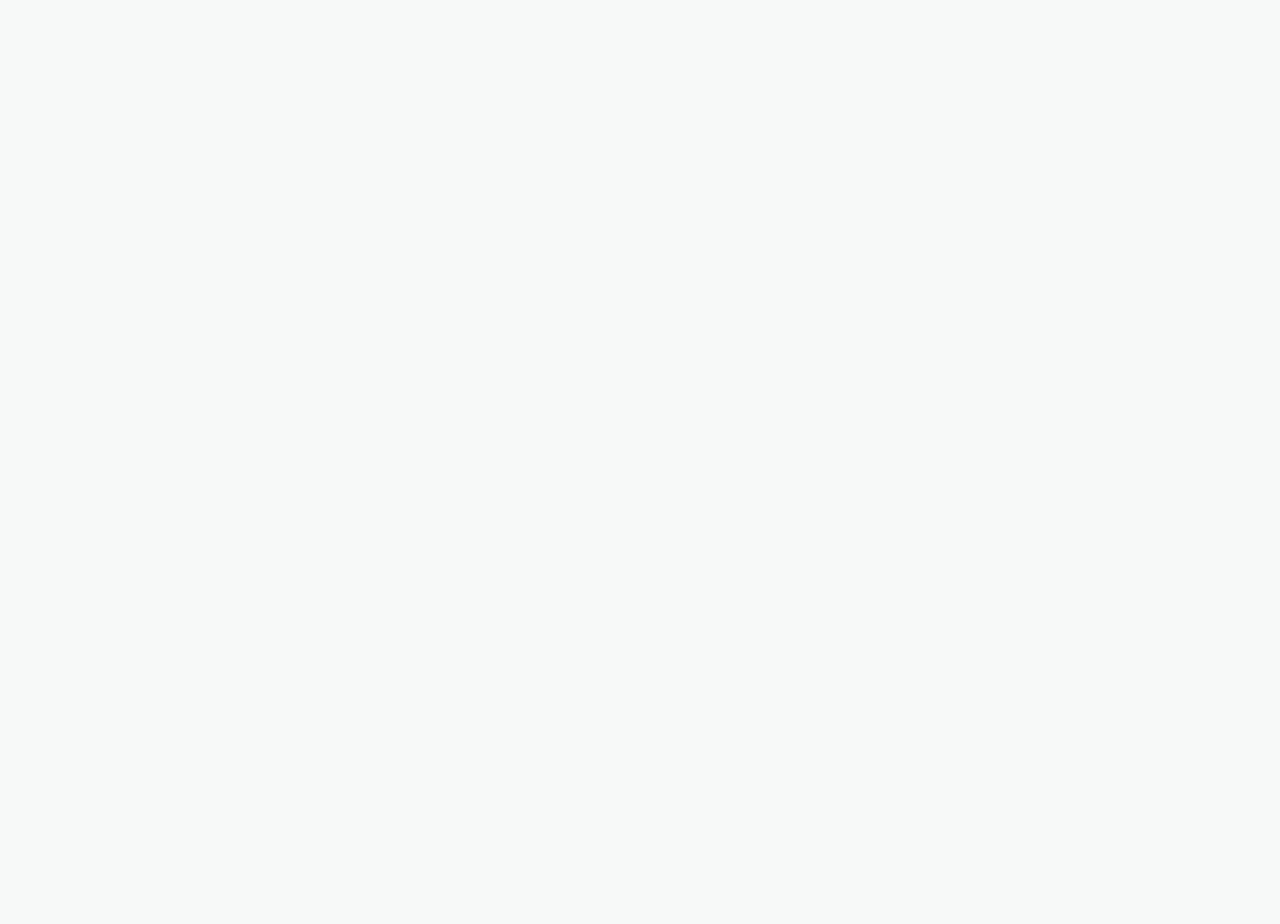
==== dashboard.html @ f58e5dcf "Initial commit — Spend Sense budget tracker website" ====
<!DOCTYPE html>
<html lang="en">
<head>
  <meta charset="UTF-8" />
  <meta name="viewport" content="width=device-width, initial-scale=1.0" />
  <title>Dashboard — Spend Sense</title>
  <meta name="description" content="Your personal budget dashboard. Track spending, see daily safe-to-spend limits, and log expenses." />
  <meta name="robots" content="noindex" />

  <link rel="stylesheet" href="css/global.css" />
  <link rel="stylesheet" href="css/dashboard.css" />
</head>
<body>

<div class="dashboard-page page-fade">

  <!-- ── Navigation ─────────────────────────────────── -->
  <nav class="dashboard-nav" role="navigation" aria-label="Dashboard navigation">
    <div class="container">
      <div class="dashboard-nav__inner">
        <a href="index.html" class="dashboard-nav__logo" aria-label="Spend Sense home">
          <div class="dashboard-nav__logo-icon" aria-hidden="true">💰</div>
          Spend Sense
        </a>

        <div class="dashboard-nav__right">
          <span class="text-sm text-muted hide-mobile" id="nav-greeting"></span>

          <div style="position:relative;">
            <div class="user-avatar" id="user-avatar" role="button" aria-label="User menu" aria-haspopup="true" tabindex="0">
              U
            </div>
            <div class="user-dropdown" id="user-dropdown" role="menu" aria-label="User options">
              <div class="user-dropdown__header">
                <div class="text-xs font-semibold" style="color:var(--color-text-primary);margin-bottom:2px;">Signed in as</div>
                <div class="user-dropdown__email" id="nav-user-email">loading…</div>
              </div>
              <button class="user-dropdown__item" id="nav-profile" role="menuitem">
                ⚙️ Settings &amp; Profile
              </button>
              <button class="user-dropdown__item user-dropdown__item--danger" id="nav-signout" role="menuitem">
                🚪 Sign Out
              </button>
            </div>
          </div>
        </div>
      </div>
    </div>
  </nav>

  <!-- ── Main Content ───────────────────────────────── -->
  <main class="dashboard-main" aria-label="Budget dashboard">
    <div class="container">

      <!-- Setup Banner -->
      <div class="setup-banner" id="setup-banner" role="region" aria-label="First-time setup">
        <h2 class="setup-banner__title">👋 Welcome to Spend Sense!</h2>
        <p class="setup-banner__sub">Let's start by setting your total monthly allowance.</p>
        <div class="setup-banner__form">
          <input
            class="setup-banner__input"
            type="number"
            id="allowance-input"
            placeholder="e.g. 5000"
            min="1"
            step="100"
            aria-label="Monthly allowance in rupees"
          />
          <button class="setup-banner__btn" id="allowance-save-btn">Save Allowance</button>
        </div>
      </div>

      <div class="dashboard-grid">

        <!-- ── Left Column ─────────────────────────── -->
        <div>

          <!-- Budget Overview -->
          <section class="card budget-overview" aria-labelledby="budget-overview-heading">
            <div class="budget-overview__top">
              <h2 class="text-md font-bold" id="budget-overview-heading">Budget Overview</h2>
              <span class="budget-month" id="budget-month" aria-live="polite">—</span>
            </div>

            <div class="budget-stats" role="list">
              <div class="budget-stat" role="listitem">
                <div class="budget-stat__label">Total Allowance</div>
                <div class="budget-stat__value budget-stat__value--primary" id="budget-total" aria-live="polite">₹—</div>
              </div>
              <div class="budget-stat" role="listitem">
                <div class="budget-stat__label">Spent So Far</div>
                <div class="budget-stat__value budget-stat__value--danger" id="budget-spent" aria-live="polite">₹0</div>
              </div>
              <div class="budget-stat" role="listitem">
                <div class="budget-stat__label">Remaining</div>
                <div class="budget-stat__value budget-stat__value--muted" id="budget-remaining" aria-live="polite">₹—</div>
              </div>
            </div>

            <!-- Progress bar -->
            <div class="budget-progress" role="progressbar" aria-label="Budget used" aria-valuenow="0" aria-valuemin="0" aria-valuemax="100">
              <div class="budget-progress__header">
                <span>Budget used</span>
                <span id="budget-pct" aria-live="polite">0%</span>
              </div>
              <div class="progress-track">
                <div class="progress-fill" id="budget-progress-fill" style="width:0%"></div>
              </div>
            </div>
          </section>

          <!-- Category Breakdown -->
          <section class="card category-breakdown" aria-labelledby="cat-breakdown-heading" style="margin-top:var(--space-4);">
            <h2 class="text-md font-bold" id="cat-breakdown-heading" style="margin-bottom:var(--space-4);">Category Breakdown</h2>

            <div class="category-row">
              <div class="category-row__header">
                <div class="category-row__name">
                  <span class="category-dot category-dot--food" aria-hidden="true"></span>
                  🍔 Food
                </div>
                <span class="category-row__amount" id="cat-amt-food" aria-live="polite">₹0</span>
              </div>
              <div class="category-track">
                <div class="category-fill category-fill--food" id="cat-bar-food" style="width:0%" aria-label="Food spending bar"></div>
              </div>
            </div>

            <div class="category-row">
              <div class="category-row__header">
                <div class="category-row__name">
                  <span class="category-dot category-dot--transit" aria-hidden="true"></span>
                  🚌 Transit
                </div>
                <span class="category-row__amount" id="cat-amt-transit" aria-live="polite">₹0</span>
              </div>
              <div class="category-track">
                <div class="category-fill category-fill--transit" id="cat-bar-transit" style="width:0%" aria-label="Transit spending bar"></div>
              </div>
            </div>

            <div class="category-row">
              <div class="category-row__header">
                <div class="category-row__name">
                  <span class="category-dot category-dot--fun" aria-hidden="true"></span>
                  🎉 Fun
                </div>
                <span class="category-row__amount" id="cat-amt-fun" aria-live="polite">₹0</span>
              </div>
              <div class="category-track">
                <div class="category-fill category-fill--fun" id="cat-bar-fun" style="width:0%" aria-label="Fun spending bar"></div>
              </div>
            </div>
          </section>

          <!-- Expense History -->
          <section class="expense-history" aria-labelledby="history-heading">
            <div class="history-header">
              <h2 class="history-title" id="history-heading">Recent Expenses</h2>
            </div>
            <div class="history-list" id="expense-list" aria-live="polite" aria-label="Expense history">
              <div class="empty-state">
                <div class="empty-state__icon">📋</div>
                <div class="empty-state__text">No expenses yet — start logging!</div>
              </div>
            </div>
          </section>

        </div>

        <!-- ── Right Column ────────────────────────── -->
        <aside>

          <!-- Safe-to-Spend Card -->
          <div class="card safe-spend-card" role="region" aria-label="Daily safe to spend amount">
            <div class="safe-spend-label">Daily Safe-to-Spend</div>
            <div class="safe-spend-amount" id="safe-spend-amount" aria-live="polite">₹—</div>
            <div class="safe-spend-sub">today's recommended limit</div>
            <div class="safe-spend-days" id="safe-spend-days" aria-live="polite">
              <span>📅</span> <span>— days left</span>
            </div>
          </div>

          <!-- Log Expense Form -->
          <div class="card log-expense-panel" aria-labelledby="log-heading">
            <h2 class="text-md font-bold" id="log-heading" style="margin-bottom:var(--space-4);">Log an Expense</h2>

            <form class="log-form" id="log-form" novalidate>

              <!-- Amount -->
              <div class="form-group">
                <label class="form-label" for="expense-amount">Amount (₹)</label>
                <div class="amount-input-wrapper">
                  <span class="amount-currency" aria-hidden="true">₹</span>
                  <input
                    class="form-input"
                    type="number"
                    id="expense-amount"
                    placeholder="0"
                    min="0.01"
                    step="0.01"
                    required
                    aria-label="Expense amount in rupees"
                  />
                </div>
              </div>

              <!-- Category -->
              <div class="form-group">
                <span class="form-label" id="category-label">Category</span>
                <div class="category-selector" role="group" aria-labelledby="category-label">
                  <button type="button" class="category-btn" data-cat="food" aria-pressed="true" aria-label="Food category">
                    <span class="category-btn__icon">🍔</span>
                    <span class="category-btn__label">Food</span>
                  </button>
                  <button type="button" class="category-btn" data-cat="transit" aria-pressed="false" aria-label="Transit category">
                    <span class="category-btn__icon">🚌</span>
                    <span class="category-btn__label">Transit</span>
                  </button>
                  <button type="button" class="category-btn" data-cat="fun" aria-pressed="false" aria-label="Fun category">
                    <span class="category-btn__icon">🎉</span>
                    <span class="category-btn__label">Fun</span>
                  </button>
                </div>
              </div>

              <!-- Note -->
              <div class="form-group">
                <label class="form-label" for="expense-note">Note <span class="text-muted font-normal">(optional)</span></label>
                <input
                  class="form-input"
                  type="text"
                  id="expense-note"
                  placeholder="e.g. Lunch at canteen"
                  maxlength="80"
                />
              </div>

              <button class="btn btn--primary btn--full" type="submit" id="log-expense-btn">
                Log Expense
              </button>
            </form>
          </div>

        </aside>
      </div>
    </div>
  </main>

  <!-- Toast Container -->
  <div class="toast-container" id="toast-container" role="status" aria-live="polite" aria-atomic="true"></div>

</div>

<script type="module">
  import { initDashboard } from './js/dashboard.js';
  initDashboard().catch(console.error);

  // Greeting
  const hour = new Date().getHours();
  const greeting = hour < 12 ? 'Good morning' : hour < 17 ? 'Good afternoon' : 'Good evening';
  const greetEl = document.getElementById('nav-greeting');
  if (greetEl) greetEl.textContent = greeting + '!';
</script>

</body>
</html>
---- css/global.css ----
/* ========================================================
   Spend Sense — Global Design System
   ======================================================== */

@import url('https://fonts.googleapis.com/css2?family=Inter:wght@300;400;500;600;700;800&display=swap');

/* ── Design Tokens ───────────────────────────────────── */
:root {
  /* Core Palette */
  --color-primary:       #3D8B6B;   /* sage green */
  --color-primary-light: #5AAF89;
  --color-primary-dark:  #2C6B51;
  --color-primary-faint: #EBF5F0;

  --color-accent:        #E8934A;   /* warm amber */
  --color-accent-light:  #F5B07A;
  --color-accent-faint:  #FDF3EB;

  --color-danger:        #D95F5F;
  --color-danger-faint:  #FCEAEA;

  /* Neutrals */
  --color-bg:            #F7F9F8;
  --color-surface:       #FFFFFF;
  --color-surface-alt:   #F0F4F2;
  --color-border:        #DDE8E3;
  --color-border-light:  #EDF3F0;

  /* Text */
  --color-text-primary:  #1A2420;
  --color-text-secondary:#4A5E57;
  --color-text-muted:    #7A9088;
  --color-text-inverse:  #FFFFFF;

  /* Category Colors */
  --color-food:          #3D8B6B;
  --color-transit:       #5B8FC4;
  --color-fun:           #E8934A;

  /* Spacing Scale */
  --space-1:  4px;
  --space-2:  8px;
  --space-3:  12px;
  --space-4:  16px;
  --space-5:  20px;
  --space-6:  24px;
  --space-8:  32px;
  --space-10: 40px;
  --space-12: 48px;
  --space-16: 64px;
  --space-20: 80px;

  /* Border Radius */
  --radius-sm:   6px;
  --radius-md:   12px;
  --radius-lg:   20px;
  --radius-xl:   28px;
  --radius-full: 9999px;

  /* Shadows */
  --shadow-xs:  0 1px 3px rgba(0,0,0,0.06);
  --shadow-sm:  0 2px 8px rgba(0,0,0,0.08);
  --shadow-md:  0 4px 16px rgba(0,0,0,0.10);
  --shadow-lg:  0 8px 32px rgba(0,0,0,0.12);
  --shadow-xl:  0 16px 48px rgba(0,0,0,0.15);

  /* Transitions */
  --transition-fast:   150ms ease;
  --transition-base:   250ms ease;
  --transition-slow:   400ms ease;

  /* Typography */
  --font-family:   'Inter', -apple-system, BlinkMacSystemFont, sans-serif;
  --font-size-xs:  11px;
  --font-size-sm:  13px;
  --font-size-md:  15px;
  --font-size-base:16px;
  --font-size-lg:  18px;
  --font-size-xl:  22px;
  --font-size-2xl: 28px;
  --font-size-3xl: 36px;
  --font-size-4xl: 48px;

  /* Z-index */
  --z-base:    0;
  --z-raised:  10;
  --z-overlay: 100;
  --z-modal:   200;
  --z-nav:     300;
}

/* ── Reset ───────────────────────────────────────────── */
*, *::before, *::after {
  box-sizing: border-box;
  margin: 0;
  padding: 0;
}

html {
  scroll-behavior: smooth;
  font-size: 16px;
}

body {
  font-family: var(--font-family);
  font-size: var(--font-size-base);
  color: var(--color-text-primary);
  background-color: var(--color-bg);
  line-height: 1.6;
  -webkit-font-smoothing: antialiased;
  -moz-osx-font-smoothing: grayscale;
}

img, svg {
  display: block;
  max-width: 100%;
}

a {
  color: var(--color-primary);
  text-decoration: none;
  transition: color var(--transition-fast);
}

a:hover {
  color: var(--color-primary-dark);
}

input, textarea, select, button {
  font-family: var(--font-family);
}

ul, ol {
  list-style: none;
}

/* ── Typography Utilities ────────────────────────────── */
.text-xs     { font-size: var(--font-size-xs); }
.text-sm     { font-size: var(--font-size-sm); }
.text-md     { font-size: var(--font-size-md); }
.text-lg     { font-size: var(--font-size-lg); }
.text-xl     { font-size: var(--font-size-xl); }
.text-2xl    { font-size: var(--font-size-2xl); }
.text-3xl    { font-size: var(--font-size-3xl); }

.font-light   { font-weight: 300; }
.font-normal  { font-weight: 400; }
.font-medium  { font-weight: 500; }
.font-semibold{ font-weight: 600; }
.font-bold    { font-weight: 700; }
.font-extrabold{ font-weight: 800; }

.text-primary   { color: var(--color-primary); }
.text-secondary { color: var(--color-text-secondary); }
.text-muted     { color: var(--color-text-muted); }
.text-accent    { color: var(--color-accent); }
.text-danger    { color: var(--color-danger); }
.text-center    { text-align: center; }

/* ── Layout Utilities ────────────────────────────────── */
.container {
  width: 100%;
  max-width: 1140px;
  margin: 0 auto;
  padding: 0 var(--space-6);
}

.container--sm {
  max-width: 680px;
  margin: 0 auto;
  padding: 0 var(--space-6);
}

.flex            { display: flex; }
.flex-col        { flex-direction: column; }
.items-center    { align-items: center; }
.items-start     { align-items: flex-start; }
.justify-center  { justify-content: center; }
.justify-between { justify-content: space-between; }
.gap-1           { gap: var(--space-1); }
.gap-2           { gap: var(--space-2); }
.gap-3           { gap: var(--space-3); }
.gap-4           { gap: var(--space-4); }
.gap-6           { gap: var(--space-6); }
.gap-8           { gap: var(--space-8); }

.grid            { display: grid; }

/* ── Card Component ──────────────────────────────────── */
.card {
  background: var(--color-surface);
  border: 1px solid var(--color-border);
  border-radius: var(--radius-lg);
  padding: var(--space-6);
  box-shadow: var(--shadow-sm);
}

.card--raised {
  box-shadow: var(--shadow-md);
}

/* ── Button System ───────────────────────────────────── */
.btn {
  display: inline-flex;
  align-items: center;
  justify-content: center;
  gap: var(--space-2);
  padding: 11px 22px;
  border-radius: var(--radius-full);
  font-size: var(--font-size-md);
  font-weight: 600;
  cursor: pointer;
  border: 2px solid transparent;
  transition: all var(--transition-base);
  text-decoration: none;
  white-space: nowrap;
  position: relative;
  overflow: hidden;
}

.btn:disabled {
  opacity: 0.55;
  cursor: not-allowed;
}

.btn--primary {
  background: var(--color-primary);
  color: var(--color-text-inverse);
  border-color: var(--color-primary);
}
.btn--primary:hover:not(:disabled) {
  background: var(--color-primary-dark);
  border-color: var(--color-primary-dark);
  transform: translateY(-1px);
  box-shadow: 0 4px 14px rgba(61,139,107,0.35);
  color: #fff;
}

.btn--outline {
  background: transparent;
  color: var(--color-primary);
  border-color: var(--color-primary);
}
.btn--outline:hover:not(:disabled) {
  background: var(--color-primary-faint);
  transform: translateY(-1px);
  color: var(--color-primary-dark);
}

.btn--accent {
  background: var(--color-accent);
  color: #fff;
  border-color: var(--color-accent);
}
.btn--accent:hover:not(:disabled) {
  background: #d47d35;
  border-color: #d47d35;
  transform: translateY(-1px);
  box-shadow: 0 4px 14px rgba(232,147,74,0.35);
  color: #fff;
}

.btn--ghost {
  background: transparent;
  color: var(--color-text-secondary);
  border-color: transparent;
}
.btn--ghost:hover:not(:disabled) {
  background: var(--color-surface-alt);
  color: var(--color-text-primary);
}

.btn--danger {
  background: var(--color-danger);
  color: #fff;
  border-color: var(--color-danger);
}
.btn--danger:hover:not(:disabled) {
  background: #c04444;
  border-color: #c04444;
  transform: translateY(-1px);
  color: #fff;
}

.btn--sm {
  padding: 7px 16px;
  font-size: var(--font-size-sm);
}

.btn--lg {
  padding: 14px 32px;
  font-size: var(--font-size-lg);
}

.btn--full {
  width: 100%;
}

/* ── Form Elements ───────────────────────────────────── */
.form-group {
  display: flex;
  flex-direction: column;
  gap: var(--space-2);
}

.form-label {
  font-size: var(--font-size-sm);
  font-weight: 600;
  color: var(--color-text-secondary);
  letter-spacing: 0.02em;
  text-transform: uppercase;
}

.form-input {
  width: 100%;
  padding: 11px 16px;
  border: 1.5px solid var(--color-border);
  border-radius: var(--radius-md);
  font-size: var(--font-size-md);
  color: var(--color-text-primary);
  background: var(--color-surface);
  transition: border-color var(--transition-fast), box-shadow var(--transition-fast);
  outline: none;
}

.form-input:focus {
  border-color: var(--color-primary);
  box-shadow: 0 0 0 3px rgba(61,139,107,0.12);
}

.form-input::placeholder {
  color: var(--color-text-muted);
}

.form-input.error {
  border-color: var(--color-danger);
  box-shadow: 0 0 0 3px rgba(217,95,95,0.12);
}

.form-error {
  font-size: var(--font-size-sm);
  color: var(--color-danger);
  display: none;
}

.form-error.visible {
  display: block;
}

/* ── Badge ───────────────────────────────────────────── */
.badge {
  display: inline-flex;
  align-items: center;
  padding: 3px 10px;
  border-radius: var(--radius-full);
  font-size: var(--font-size-xs);
  font-weight: 600;
  letter-spacing: 0.03em;
  text-transform: uppercase;
}

.badge--food    { background: rgba(61,139,107,0.12); color: var(--color-food); }
.badge--transit { background: rgba(91,143,196,0.12); color: var(--color-transit); }
.badge--fun     { background: rgba(232,147,74,0.12);  color: var(--color-fun); }

/* ── Alert / Toast ───────────────────────────────────── */
.alert {
  padding: var(--space-3) var(--space-4);
  border-radius: var(--radius-md);
  font-size: var(--font-size-sm);
  font-weight: 500;
  display: none;
}
.alert.visible { display: block; }
.alert--error   { background: var(--color-danger-faint); color: var(--color-danger); }
.alert--success { background: var(--color-primary-faint); color: var(--color-primary-dark); }

/* ── Loading Spinner ─────────────────────────────────── */
.spinner {
  width: 20px;
  height: 20px;
  border: 2.5px solid rgba(255,255,255,0.3);
  border-top-color: #fff;
  border-radius: 50%;
  animation: spin 0.7s linear infinite;
  display: none;
}
.spinner.visible { display: block; }

@keyframes spin {
  to { transform: rotate(360deg); }
}

/* ── Nav Global ──────────────────────────────────────── */
.nav {
  position: sticky;
  top: 0;
  z-index: var(--z-nav);
  background: rgba(255,255,255,0.92);
  backdrop-filter: blur(12px);
  -webkit-backdrop-filter: blur(12px);
  border-bottom: 1px solid var(--color-border-light);
  padding: var(--space-4) 0;
}

.nav__inner {
  display: flex;
  align-items: center;
  justify-content: space-between;
}

.nav__logo {
  display: flex;
  align-items: center;
  gap: var(--space-2);
  font-size: var(--font-size-lg);
  font-weight: 800;
  color: var(--color-text-primary);
  text-decoration: none;
}

.nav__logo-icon {
  width: 34px;
  height: 34px;
  background: var(--color-primary);
  border-radius: var(--radius-md);
  display: flex;
  align-items: center;
  justify-content: center;
  color: #fff;
  font-size: 18px;
}

/* ── Page Fade-in ────────────────────────────────────── */
.page-fade {
  opacity: 0;
  transform: translateY(12px);
  transition: opacity 0.4s ease, transform 0.4s ease;
}
.page-fade.visible {
  opacity: 1;
  transform: translateY(0);
}

/* ── Divider ─────────────────────────────────────────── */
.divider {
  height: 1px;
  background: var(--color-border);
  margin: var(--space-4) 0;
}

.divider--text {
  display: flex;
  align-items: center;
  gap: var(--space-4);
  color: var(--color-text-muted);
  font-size: var(--font-size-sm);
}
.divider--text::before, .divider--text::after {
  content: '';
  flex: 1;
  height: 1px;
  background: var(--color-border);
}

/* ── Responsive Helpers ──────────────────────────────── */
@media (max-width: 768px) {
  .hide-mobile { display: none !important; }
  .container { padding: 0 var(--space-4); }
}

@media (min-width: 769px) {
  .hide-desktop { display: none !important; }
}
---- css/dashboard.css ----
/* ========================================================
   Spend Sense — Dashboard Styles
   ======================================================== */

/* ── Dashboard Layout ────────────────────────────────── */
.dashboard-page {
  min-height: 100vh;
  background: var(--color-bg);
}

.dashboard-nav {
  background: rgba(255,255,255,0.95);
  backdrop-filter: blur(12px);
  -webkit-backdrop-filter: blur(12px);
  border-bottom: 1px solid var(--color-border-light);
  padding: var(--space-3) 0;
  position: sticky;
  top: 0;
  z-index: var(--z-nav);
}

.dashboard-nav__inner {
  display: flex;
  align-items: center;
  justify-content: space-between;
}

.dashboard-nav__logo {
  display: flex;
  align-items: center;
  gap: var(--space-2);
  font-size: var(--font-size-lg);
  font-weight: 800;
  color: var(--color-text-primary);
  text-decoration: none;
}

.dashboard-nav__logo-icon {
  width: 34px;
  height: 34px;
  background: var(--color-primary);
  border-radius: var(--radius-md);
  display: flex;
  align-items: center;
  justify-content: center;
  color: #fff;
  font-size: 17px;
}

.dashboard-nav__right {
  display: flex;
  align-items: center;
  gap: var(--space-3);
}

.user-avatar {
  width: 36px;
  height: 36px;
  border-radius: 50%;
  background: var(--color-primary-faint);
  border: 2px solid var(--color-border);
  display: flex;
  align-items: center;
  justify-content: center;
  font-size: var(--font-size-sm);
  font-weight: 700;
  color: var(--color-primary);
  cursor: pointer;
  position: relative;
  transition: border-color var(--transition-fast);
}

.user-avatar:hover {
  border-color: var(--color-primary);
}

/* Dropdown */
.user-dropdown {
  position: absolute;
  top: calc(100% + 8px);
  right: 0;
  background: var(--color-surface);
  border: 1px solid var(--color-border);
  border-radius: var(--radius-lg);
  box-shadow: var(--shadow-lg);
  min-width: 200px;
  z-index: var(--z-overlay);
  display: none;
  overflow: hidden;
}

.user-dropdown.open {
  display: block;
  animation: dropIn 0.2s ease;
}

@keyframes dropIn {
  from { opacity: 0; transform: translateY(-8px); }
  to   { opacity: 1; transform: translateY(0); }
}

.user-dropdown__header {
  padding: var(--space-3) var(--space-4);
  border-bottom: 1px solid var(--color-border-light);
}

.user-dropdown__email {
  font-size: var(--font-size-xs);
  color: var(--color-text-muted);
  word-break: break-all;
}

.user-dropdown__item {
  display: flex;
  align-items: center;
  gap: var(--space-3);
  padding: var(--space-3) var(--space-4);
  font-size: var(--font-size-sm);
  font-weight: 500;
  color: var(--color-text-primary);
  cursor: pointer;
  transition: background var(--transition-fast);
  border: none;
  background: none;
  width: 100%;
  text-align: left;
  font-family: var(--font-family);
  text-decoration: none;
}

.user-dropdown__item:hover {
  background: var(--color-surface-alt);
}

.user-dropdown__item--danger {
  color: var(--color-danger);
}

/* ── Main Content ────────────────────────────────────── */
.dashboard-main {
  padding: var(--space-8) 0 var(--space-12);
}

.dashboard-grid {
  display: grid;
  grid-template-columns: 1fr 380px;
  gap: var(--space-6);
  align-items: start;
}

/* ── Setup Banner ────────────────────────────────────── */
.setup-banner {
  background: linear-gradient(135deg, var(--color-primary) 0%, var(--color-primary-light) 100%);
  border-radius: var(--radius-lg);
  padding: var(--space-6);
  color: #fff;
  margin-bottom: var(--space-6);
  display: none;
  position: relative;
  overflow: hidden;
}

.setup-banner.visible {
  display: block;
}

.setup-banner::after {
  content: '💰';
  position: absolute;
  right: 24px;
  top: 50%;
  transform: translateY(-50%);
  font-size: 64px;
  opacity: 0.15;
}

.setup-banner__title {
  font-size: var(--font-size-lg);
  font-weight: 800;
  margin-bottom: var(--space-2);
}

.setup-banner__sub {
  font-size: var(--font-size-sm);
  opacity: 0.85;
  margin-bottom: var(--space-5);
}

.setup-banner__form {
  display: flex;
  gap: var(--space-3);
  max-width: 420px;
}

.setup-banner__input {
  flex: 1;
  padding: 10px 16px;
  border-radius: var(--radius-md);
  border: 2px solid rgba(255,255,255,0.35);
  background: rgba(255,255,255,0.18);
  color: #fff;
  font-size: var(--font-size-md);
  font-weight: 600;
  outline: none;
  transition: border-color var(--transition-fast);
  font-family: var(--font-family);
}

.setup-banner__input::placeholder { color: rgba(255,255,255,0.6); }
.setup-banner__input:focus { border-color: rgba(255,255,255,0.7); }

.setup-banner__btn {
  padding: 10px 20px;
  background: #fff;
  color: var(--color-primary-dark);
  border: none;
  border-radius: var(--radius-md);
  font-size: var(--font-size-sm);
  font-weight: 700;
  cursor: pointer;
  transition: all var(--transition-fast);
  font-family: var(--font-family);
  white-space: nowrap;
}

.setup-banner__btn:hover {
  background: rgba(255,255,255,0.9);
  transform: translateY(-1px);
}

/* ── Budget Overview Card ────────────────────────────── */
.budget-overview {
  margin-bottom: var(--space-6);
}

.budget-overview__top {
  display: flex;
  align-items: center;
  justify-content: space-between;
  margin-bottom: var(--space-5);
}

.budget-month {
  font-size: var(--font-size-sm);
  color: var(--color-text-muted);
  font-weight: 500;
  background: var(--color-surface-alt);
  padding: 5px 12px;
  border-radius: var(--radius-full);
}

.budget-stats {
  display: grid;
  grid-template-columns: repeat(3, 1fr);
  gap: var(--space-4);
  margin-bottom: var(--space-5);
}

.budget-stat {
  text-align: center;
  padding: var(--space-4);
  background: var(--color-surface-alt);
  border-radius: var(--radius-md);
}

.budget-stat__label {
  font-size: var(--font-size-xs);
  font-weight: 600;
  color: var(--color-text-muted);
  text-transform: uppercase;
  letter-spacing: 0.05em;
  margin-bottom: var(--space-1);
}

.budget-stat__value {
  font-size: var(--font-size-xl);
  font-weight: 800;
  color: var(--color-text-primary);
  letter-spacing: -0.02em;
}

.budget-stat__value--primary { color: var(--color-primary); }
.budget-stat__value--danger  { color: var(--color-danger); }
.budget-stat__value--muted   { color: var(--color-text-secondary); }

/* Progress bar */
.budget-progress {
  margin-top: var(--space-2);
}

.budget-progress__header {
  display: flex;
  justify-content: space-between;
  font-size: var(--font-size-xs);
  color: var(--color-text-muted);
  font-weight: 500;
  margin-bottom: var(--space-2);
}

.progress-track {
  height: 10px;
  background: var(--color-surface-alt);
  border-radius: var(--radius-full);
  overflow: hidden;
}

.progress-fill {
  height: 100%;
  border-radius: var(--radius-full);
  background: linear-gradient(90deg, var(--color-primary), var(--color-primary-light));
  transition: width 0.8s cubic-bezier(0.4, 0, 0.2, 1);
  position: relative;
}

.progress-fill::after {
  content: '';
  position: absolute;
  inset: 0;
  background: linear-gradient(90deg, transparent, rgba(255,255,255,0.2), transparent);
  animation: shimmer 2s infinite;
}

.progress-fill--warning {
  background: linear-gradient(90deg, var(--color-accent), var(--color-accent-light));
}

.progress-fill--danger {
  background: linear-gradient(90deg, var(--color-danger), #e87878);
}

@keyframes shimmer {
  0%   { transform: translateX(-100%); }
  100% { transform: translateX(100%); }
}

/* ── Daily Safe-to-Spend Card ────────────────────────── */
.safe-spend-card {
  background: linear-gradient(135deg, var(--color-primary-dark) 0%, var(--color-primary) 100%);
  border: none;
  color: #fff;
  text-align: center;
  margin-bottom: var(--space-6);
  position: relative;
  overflow: hidden;
}

.safe-spend-card::before {
  content: '';
  position: absolute;
  width: 200px;
  height: 200px;
  border-radius: 50%;
  background: rgba(255,255,255,0.05);
  top: -80px;
  right: -60px;
}

.safe-spend-card::after {
  content: '';
  position: absolute;
  width: 150px;
  height: 150px;
  border-radius: 50%;
  background: rgba(255,255,255,0.04);
  bottom: -50px;
  left: -40px;
}

.safe-spend-label {
  font-size: var(--font-size-xs);
  font-weight: 700;
  letter-spacing: 0.1em;
  text-transform: uppercase;
  opacity: 0.75;
  margin-bottom: var(--space-2);
  position: relative;
  z-index: 1;
}

.safe-spend-amount {
  font-size: clamp(2.5rem, 5vw, 3.5rem);
  font-weight: 800;
  letter-spacing: -0.04em;
  line-height: 1;
  margin-bottom: var(--space-2);
  position: relative;
  z-index: 1;
}

.safe-spend-sub {
  font-size: var(--font-size-sm);
  opacity: 0.75;
  position: relative;
  z-index: 1;
}

.safe-spend-days {
  display: inline-flex;
  align-items: center;
  gap: var(--space-2);
  background: rgba(255,255,255,0.15);
  border-radius: var(--radius-full);
  padding: 5px 14px;
  font-size: var(--font-size-xs);
  font-weight: 600;
  margin-top: var(--space-3);
  position: relative;
  z-index: 1;
}

/* ── Category Breakdown ──────────────────────────────── */
.category-breakdown {
  margin-bottom: var(--space-6);
}

.category-row {
  margin-bottom: var(--space-4);
}

.category-row__header {
  display: flex;
  align-items: center;
  justify-content: space-between;
  margin-bottom: var(--space-2);
}

.category-row__name {
  display: flex;
  align-items: center;
  gap: var(--space-2);
  font-size: var(--font-size-sm);
  font-weight: 600;
  color: var(--color-text-primary);
}

.category-dot {
  width: 8px;
  height: 8px;
  border-radius: 50%;
  flex-shrink: 0;
}

.category-dot--food    { background: var(--color-food); }
.category-dot--transit { background: var(--color-transit); }
.category-dot--fun     { background: var(--color-fun); }

.category-row__amount {
  font-size: var(--font-size-sm);
  font-weight: 700;
  color: var(--color-text-primary);
}

.category-track {
  height: 8px;
  background: var(--color-surface-alt);
  border-radius: var(--radius-full);
  overflow: hidden;
}

.category-fill {
  height: 100%;
  border-radius: var(--radius-full);
  transition: width 0.8s cubic-bezier(0.4, 0, 0.2, 1);
}

.category-fill--food    { background: var(--color-food); }
.category-fill--transit { background: var(--color-transit); }
.category-fill--fun     { background: var(--color-fun); }

/* ── Log Expense Panel ───────────────────────────────── */
.log-expense-panel {
  position: sticky;
  top: 72px;
}

.log-form {
  display: flex;
  flex-direction: column;
  gap: var(--space-4);
}

.amount-input-wrapper {
  position: relative;
}

.amount-currency {
  position: absolute;
  left: 14px;
  top: 50%;
  transform: translateY(-50%);
  font-size: var(--font-size-md);
  font-weight: 700;
  color: var(--color-text-muted);
  pointer-events: none;
}

.amount-input-wrapper .form-input {
  padding-left: 28px;
  font-size: var(--font-size-lg);
  font-weight: 700;
}

/* Category selector */
.category-selector {
  display: grid;
  grid-template-columns: repeat(3, 1fr);
  gap: var(--space-2);
}

.category-btn {
  padding: var(--space-3) var(--space-2);
  border: 2px solid var(--color-border);
  border-radius: var(--radius-md);
  background: var(--color-surface);
  cursor: pointer;
  text-align: center;
  transition: all var(--transition-base);
  display: flex;
  flex-direction: column;
  align-items: center;
  gap: var(--space-1);
  font-family: var(--font-family);
}

.category-btn__icon {
  font-size: 22px;
  line-height: 1;
}

.category-btn__label {
  font-size: var(--font-size-xs);
  font-weight: 700;
  color: var(--color-text-secondary);
}

.category-btn:hover {
  border-color: var(--color-primary);
  background: var(--color-primary-faint);
}

.category-btn.selected[data-cat="food"]    {
  border-color: var(--color-food);
  background: rgba(61,139,107,0.08);
}
.category-btn.selected[data-cat="transit"] {
  border-color: var(--color-transit);
  background: rgba(91,143,196,0.08);
}
.category-btn.selected[data-cat="fun"]     {
  border-color: var(--color-fun);
  background: rgba(232,147,74,0.08);
}

/* ── Expense History ─────────────────────────────────── */
.expense-history {
  margin-top: var(--space-6);
}

.history-header {
  display: flex;
  align-items: center;
  justify-content: space-between;
  margin-bottom: var(--space-4);
}

.history-title {
  font-size: var(--font-size-md);
  font-weight: 700;
  color: var(--color-text-primary);
}

.history-list {
  display: flex;
  flex-direction: column;
  gap: var(--space-2);
}

.expense-item {
  display: flex;
  align-items: center;
  gap: var(--space-3);
  padding: var(--space-3) var(--space-4);
  background: var(--color-surface);
  border: 1px solid var(--color-border);
  border-radius: var(--radius-md);
  transition: all var(--transition-fast);
  animation: slideIn 0.3s ease;
}

@keyframes slideIn {
  from { opacity: 0; transform: translateX(-10px); }
  to   { opacity: 1; transform: translateX(0); }
}

.expense-item:hover {
  border-color: var(--color-primary);
  box-shadow: var(--shadow-xs);
}

.expense-item__icon {
  width: 38px;
  height: 38px;
  border-radius: var(--radius-md);
  display: flex;
  align-items: center;
  justify-content: center;
  font-size: 18px;
  flex-shrink: 0;
}

.expense-item__icon--food    { background: rgba(61,139,107,0.1); }
.expense-item__icon--transit { background: rgba(91,143,196,0.1); }
.expense-item__icon--fun     { background: rgba(232,147,74,0.1);  }

.expense-item__info {
  flex: 1;
  min-width: 0;
}

.expense-item__note {
  font-size: var(--font-size-sm);
  font-weight: 600;
  color: var(--color-text-primary);
  white-space: nowrap;
  overflow: hidden;
  text-overflow: ellipsis;
}

.expense-item__meta {
  font-size: var(--font-size-xs);
  color: var(--color-text-muted);
  margin-top: 2px;
}

.expense-item__amount {
  font-size: var(--font-size-md);
  font-weight: 700;
  color: var(--color-text-primary);
  white-space: nowrap;
}

.expense-item__delete {
  background: none;
  border: none;
  cursor: pointer;
  color: var(--color-text-muted);
  padding: 4px;
  border-radius: var(--radius-sm);
  font-size: 15px;
  transition: all var(--transition-fast);
  display: flex;
  align-items: center;
  line-height: 1;
  opacity: 0;
}

.expense-item:hover .expense-item__delete {
  opacity: 1;
}

.expense-item__delete:hover {
  background: var(--color-danger-faint);
  color: var(--color-danger);
}

/* Empty state */
.empty-state {
  text-align: center;
  padding: var(--space-10) var(--space-6);
  color: var(--color-text-muted);
}

.empty-state__icon {
  font-size: 48px;
  margin-bottom: var(--space-3);
  opacity: 0.5;
}

.empty-state__text {
  font-size: var(--font-size-sm);
  font-weight: 500;
}

/* ── Toast Notification ──────────────────────────────── */
.toast-container {
  position: fixed;
  bottom: 24px;
  right: 24px;
  z-index: var(--z-modal);
  display: flex;
  flex-direction: column;
  gap: var(--space-2);
  pointer-events: none;
}

.toast {
  background: var(--color-text-primary);
  color: #fff;
  padding: var(--space-3) var(--space-5);
  border-radius: var(--radius-md);
  font-size: var(--font-size-sm);
  font-weight: 500;
  box-shadow: var(--shadow-lg);
  animation: toastIn 0.3s ease;
  display: flex;
  align-items: center;
  gap: var(--space-2);
  pointer-events: auto;
}

.toast--success { background: var(--color-primary-dark); }
.toast--error   { background: var(--color-danger); }

@keyframes toastIn {
  from { opacity: 0; transform: translateY(12px); }
  to   { opacity: 1; transform: translateY(0); }
}

/* ── Profile Page ────────────────────────────────────── */
.profile-page {
  max-width: 640px;
  margin: 0 auto;
  padding: var(--space-8) 0 var(--space-12);
}

.profile-section {
  margin-bottom: var(--space-6);
}

.profile-section__title {
  font-size: var(--font-size-sm);
  font-weight: 700;
  color: var(--color-text-muted);
  text-transform: uppercase;
  letter-spacing: 0.06em;
  margin-bottom: var(--space-3);
}

.danger-zone {
  border-color: rgba(217,95,95,0.3);
}

/* ── Responsive Dashboard ────────────────────────────── */
@media (max-width: 900px) {
  .dashboard-grid {
    grid-template-columns: 1fr;
  }

  .log-expense-panel {
    position: static;
    order: -1;
  }
}

@media (max-width: 600px) {
  .budget-stats {
    grid-template-columns: 1fr 1fr;
  }

  .budget-stats .budget-stat:first-child {
    grid-column: 1 / -1;
  }

  .setup-banner__form {
    flex-direction: column;
  }
}
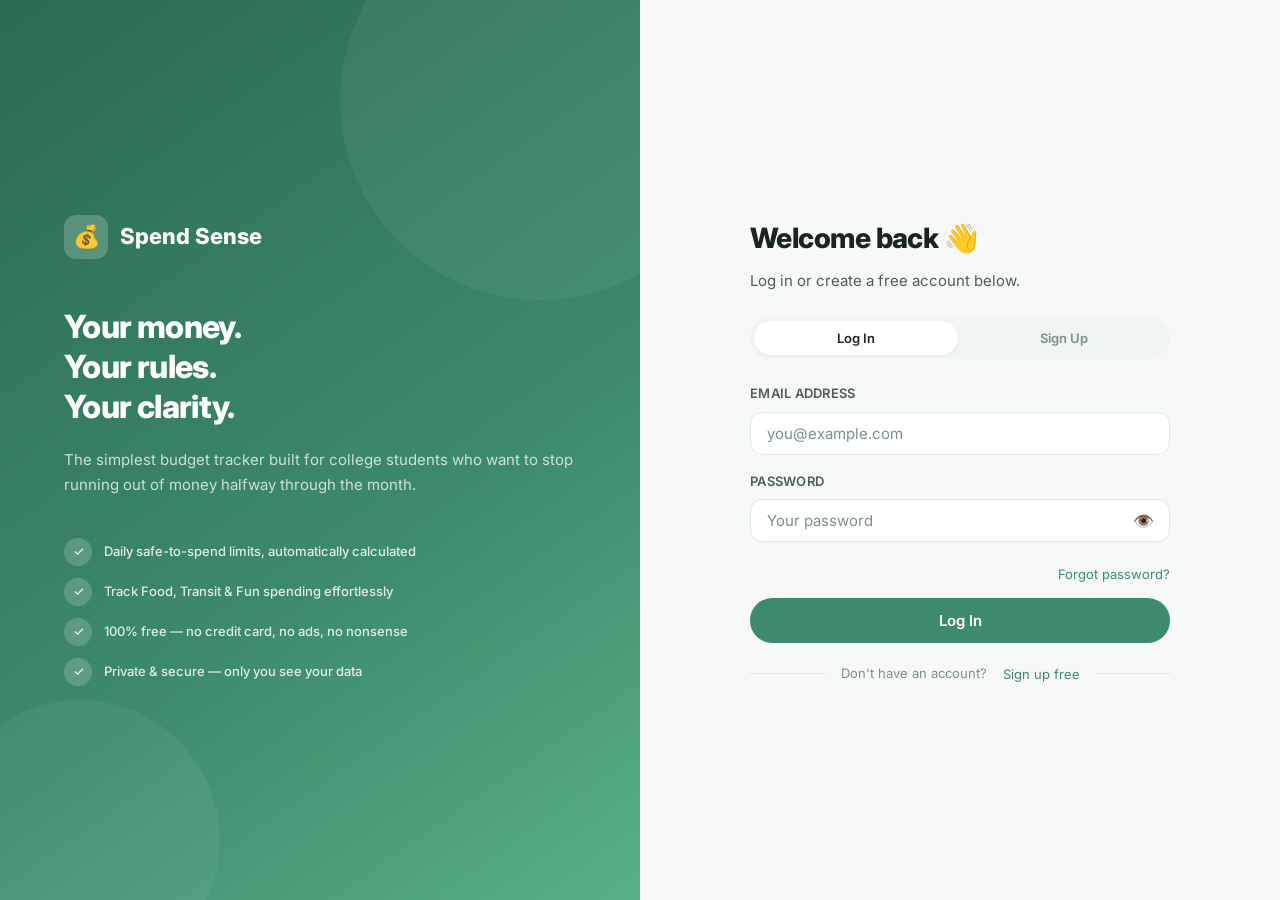
==== commit 36802844: "Fix: replace all ES module imports with self-contained vanilla JS scripts - zero module loading issu" ====
--- a/dashboard.html
+++ b/dashboard.html
@@ -252,16 +252,7 @@
 
 </div>
 
-<script type="module">
-  import { initDashboard } from './js/dashboard.js';
-  initDashboard().catch(console.error);
-
-  // Greeting
-  const hour = new Date().getHours();
-  const greeting = hour < 12 ? 'Good morning' : hour < 17 ? 'Good afternoon' : 'Good evening';
-  const greetEl = document.getElementById('nav-greeting');
-  if (greetEl) greetEl.textContent = greeting + '!';
-</script>
+<script src="js/dashboard-init.js"></script>
 
 </body>
 </html>
